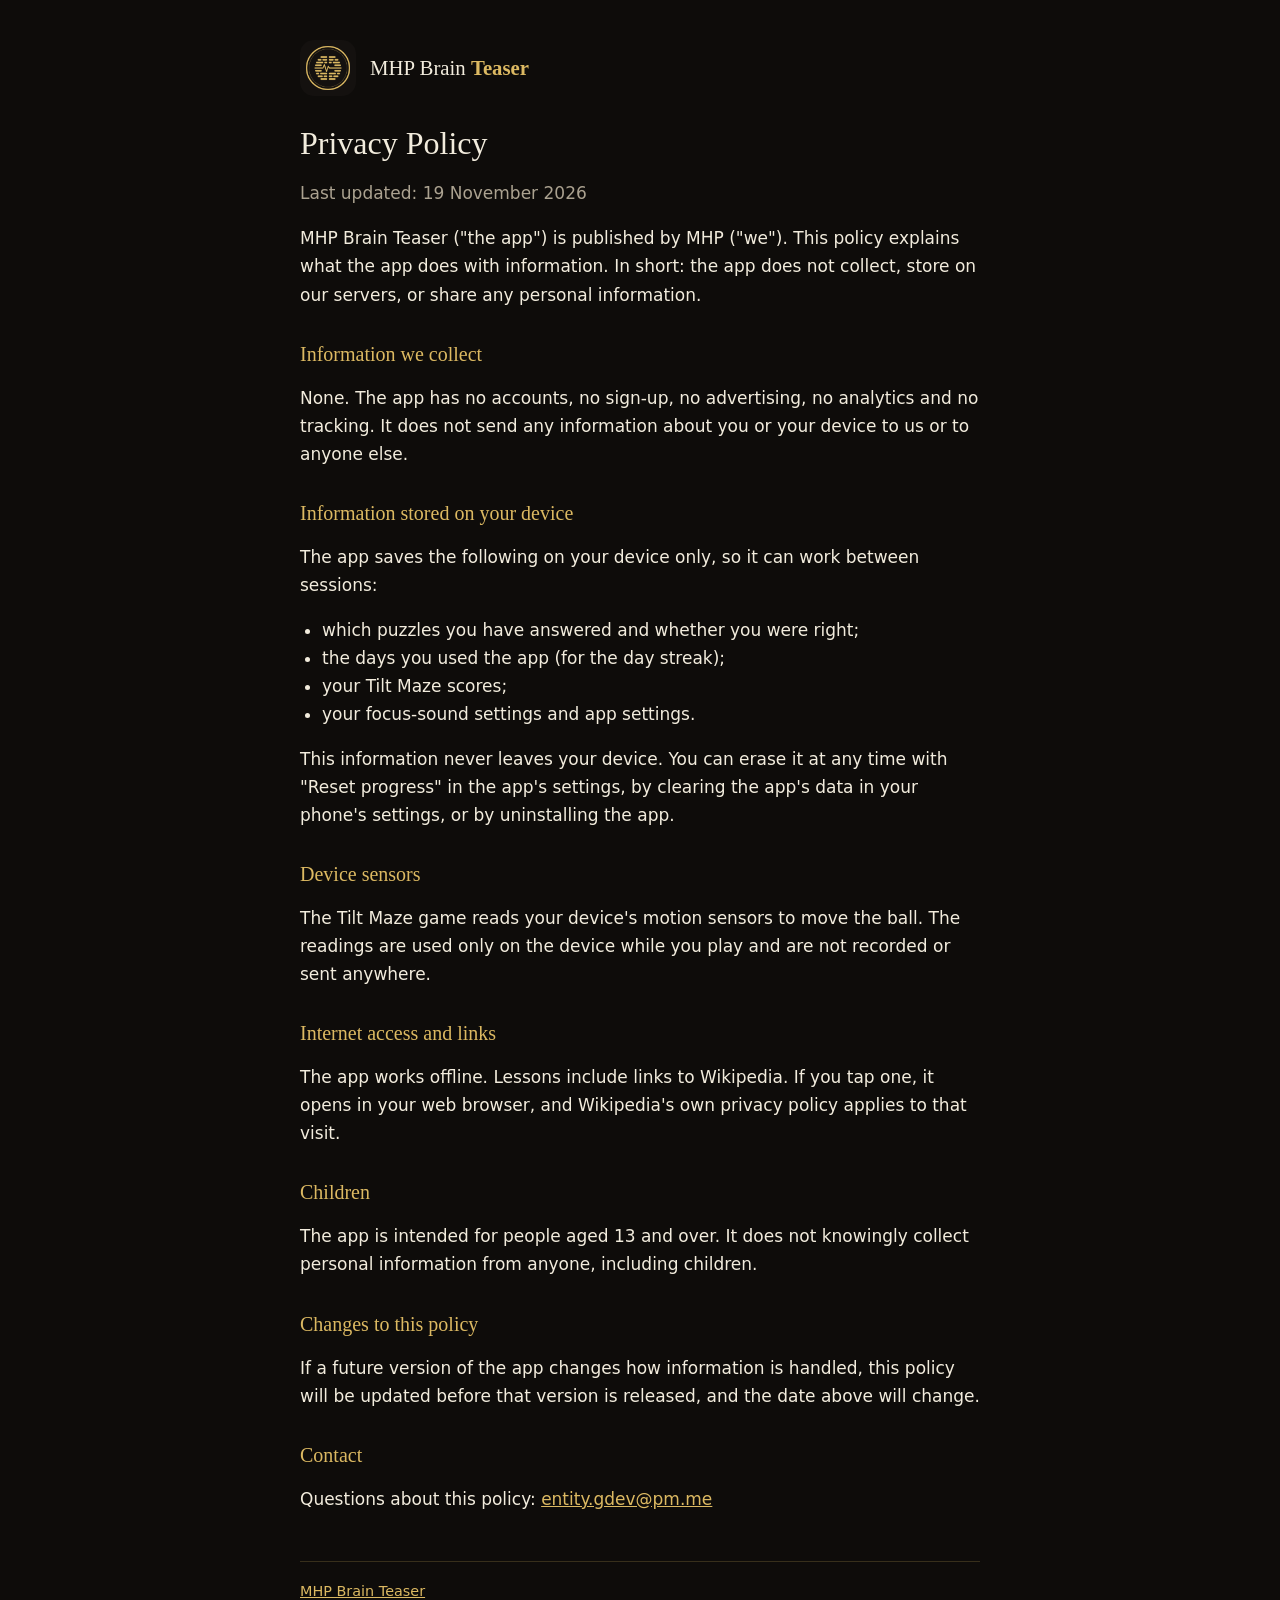
==== privacy/index.html @ 6ab99207 "MHP Brain Teaser site: landing page and privacy policy Co-Authored-By: Claude Fable 5.2 <noreply@ant" ====
<!doctype html>
<html lang="en">
<head>
<meta charset="utf-8"><meta name="viewport" content="width=device-width, initial-scale=1">
<title>Privacy Policy · MHP Brain Teaser</title>
<link rel="icon" href="../icon.png"><link rel="stylesheet" href="../style.css">
</head>
<body><main>
<header><img src="../icon.png" alt=""><span>MHP Brain <b>Teaser</b></span></header>
<h1>Privacy Policy</h1>
<p class="muted">Last updated: 19 November 2026</p>
<p>MHP Brain Teaser ("the app") is published by MHP ("we"). This policy explains what the app does with information. In short: the app does not collect, store on our servers, or share any personal information.</p>

<h2>Information we collect</h2>
<p>None. The app has no accounts, no sign-up, no advertising, no analytics and no tracking. It does not send any information about you or your device to us or to anyone else.</p>

<h2>Information stored on your device</h2>
<p>The app saves the following on your device only, so it can work between sessions:</p>
<ul>
  <li>which puzzles you have answered and whether you were right;</li>
  <li>the days you used the app (for the day streak);</li>
  <li>your Tilt Maze scores;</li>
  <li>your focus-sound settings and app settings.</li>
</ul>
<p>This information never leaves your device. You can erase it at any time with "Reset progress" in the app's settings, by clearing the app's data in your phone's settings, or by uninstalling the app.</p>

<h2>Device sensors</h2>
<p>The Tilt Maze game reads your device's motion sensors to move the ball. The readings are used only on the device while you play and are not recorded or sent anywhere.</p>

<h2>Internet access and links</h2>
<p>The app works offline. Lessons include links to Wikipedia. If you tap one, it opens in your web browser, and Wikipedia's own privacy policy applies to that visit.</p>

<h2>Children</h2>
<p>The app is intended for people aged 13 and over. It does not knowingly collect personal information from anyone, including children.</p>

<h2>Changes to this policy</h2>
<p>If a future version of the app changes how information is handled, this policy will be updated before that version is released, and the date above will change.</p>

<h2>Contact</h2>
<p>Questions about this policy: <a href="mailto:entity.gdev@pm.me">entity.gdev@pm.me</a></p>
<footer><a href="../">MHP Brain Teaser</a></footer>
</main></body>
</html>
---- style.css ----
:root { --ink:#0e0c0a; --gold:#dcb962; --text:#f2ecdd; --muted:#aba290; --line:rgba(220,185,98,.2); }
* { box-sizing: border-box; }
body { margin:0; background:var(--ink); color:var(--text); font:17px/1.65 system-ui,-apple-system,"Segoe UI",Roboto,sans-serif; }
main { max-width: 720px; margin: 0 auto; padding: 40px 20px 80px; }
header { display:flex; align-items:center; gap:14px; margin-bottom:28px; }
header img { width:56px; height:56px; border-radius:14px; }
header span { font:500 1.3rem/1 Georgia,"Iowan Old Style",serif; }
header b { color:var(--gold); font-weight:600; }
h1 { font:500 2rem/1.2 Georgia,"Iowan Old Style",serif; margin:0 0 6px; }
h2 { font:500 1.25rem/1.3 Georgia,"Iowan Old Style",serif; color:var(--gold); margin:32px 0 6px; }
p, li { color:var(--text); } .muted { color:var(--muted); }
a { color:var(--gold); }
ul { padding-left: 22px; }
footer { margin-top:48px; padding-top:18px; border-top:1px solid var(--line); color:var(--muted); font-size:.9rem; }
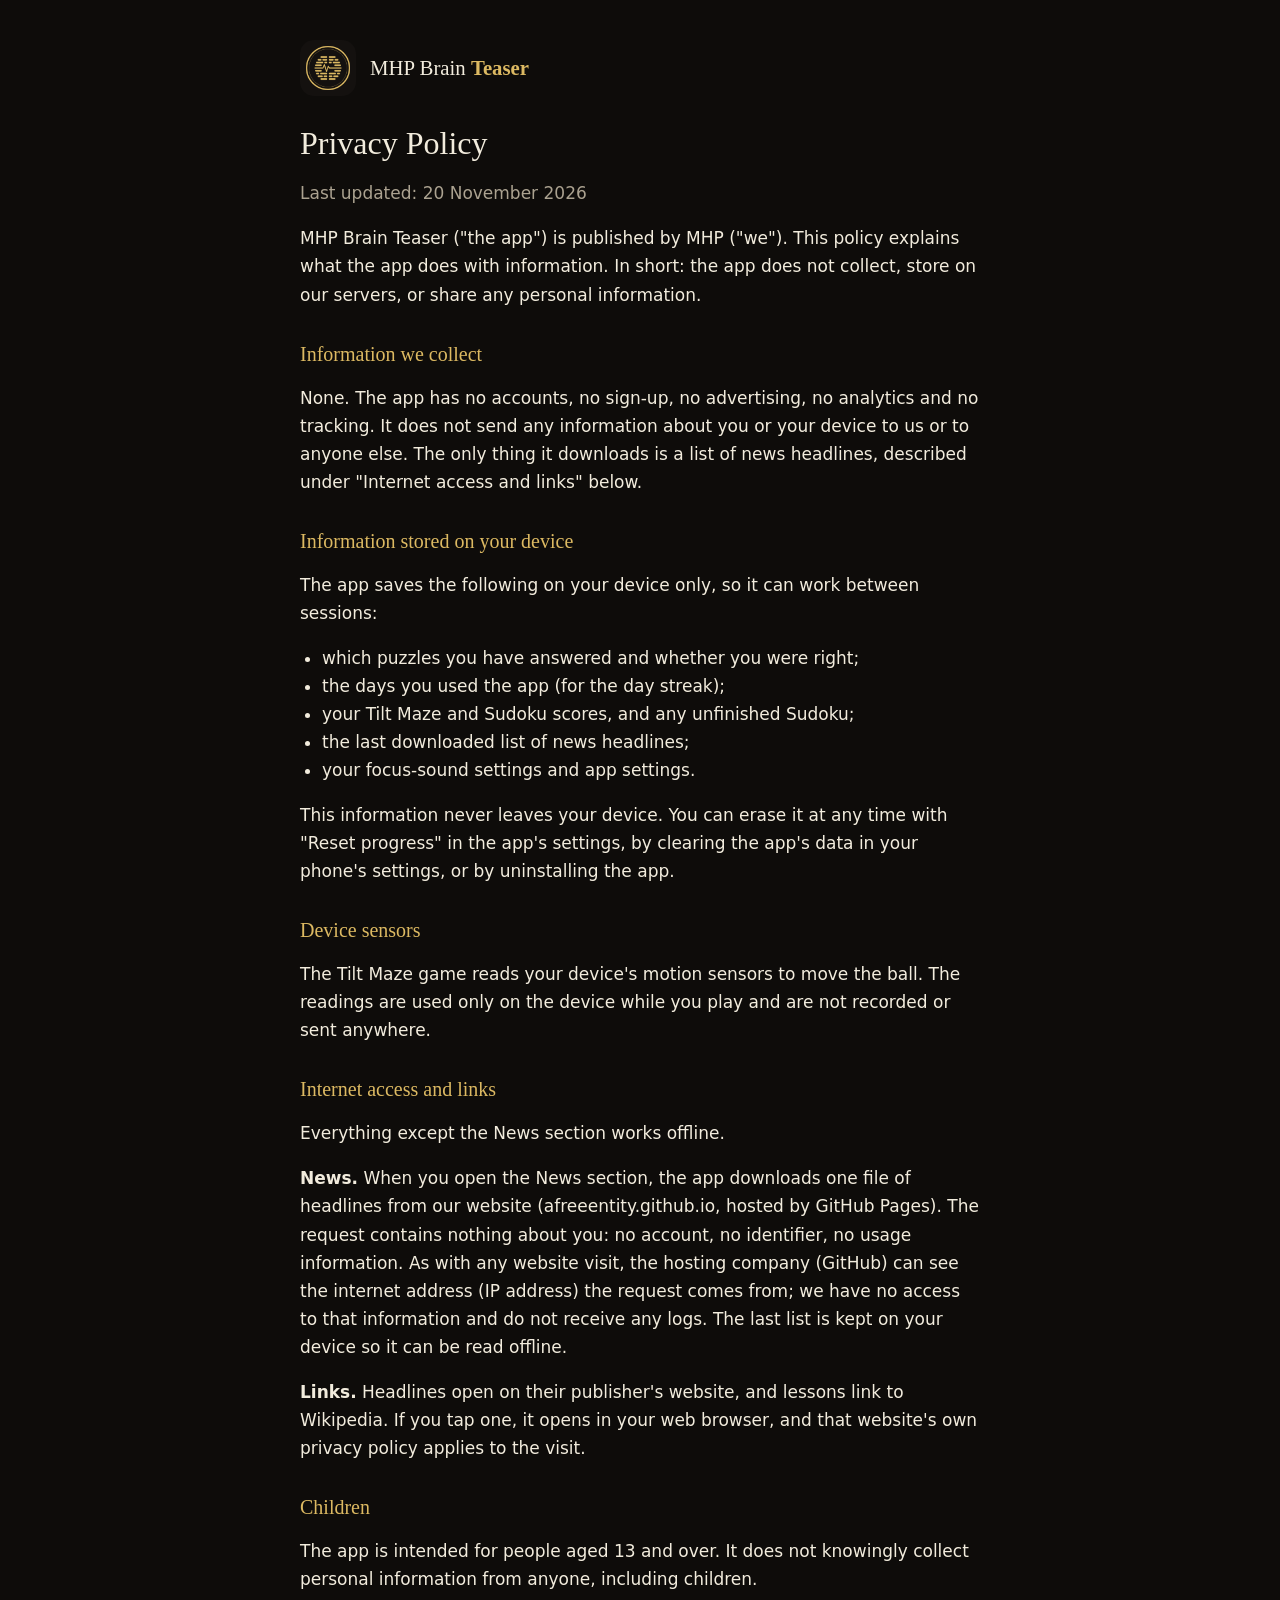
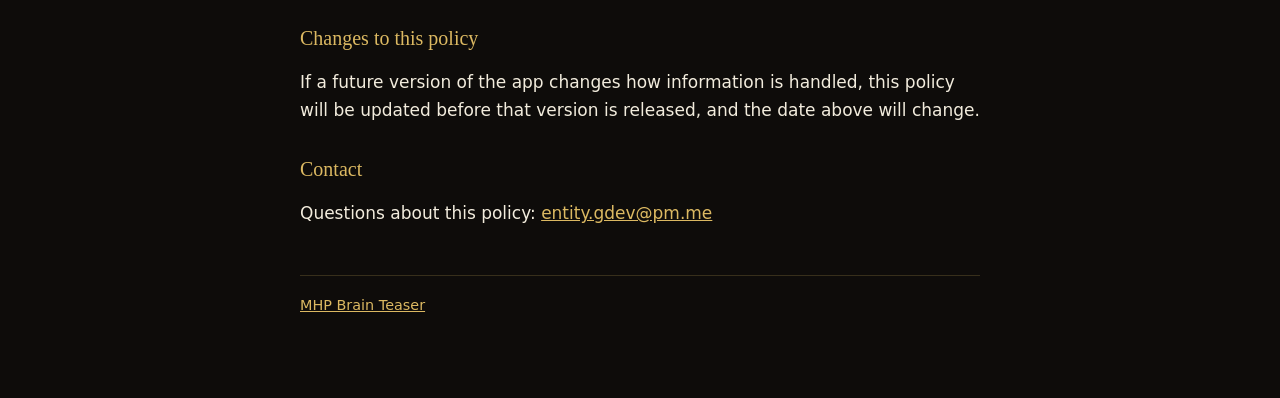
==== commit e0d23772: "News feed: hourly gatherer, sources, workflow; privacy policy covers the headline download" ====
--- a/privacy/index.html
+++ b/privacy/index.html
@@ -8,18 +8,19 @@
 <body><main>
 <header><img src="../icon.png" alt=""><span>MHP Brain <b>Teaser</b></span></header>
 <h1>Privacy Policy</h1>
-<p class="muted">Last updated: 19 November 2026</p>
+<p class="muted">Last updated: 20 November 2026</p>
 <p>MHP Brain Teaser ("the app") is published by MHP ("we"). This policy explains what the app does with information. In short: the app does not collect, store on our servers, or share any personal information.</p>
 
 <h2>Information we collect</h2>
-<p>None. The app has no accounts, no sign-up, no advertising, no analytics and no tracking. It does not send any information about you or your device to us or to anyone else.</p>
+<p>None. The app has no accounts, no sign-up, no advertising, no analytics and no tracking. It does not send any information about you or your device to us or to anyone else. The only thing it downloads is a list of news headlines, described under "Internet access and links" below.</p>
 
 <h2>Information stored on your device</h2>
 <p>The app saves the following on your device only, so it can work between sessions:</p>
 <ul>
   <li>which puzzles you have answered and whether you were right;</li>
   <li>the days you used the app (for the day streak);</li>
-  <li>your Tilt Maze scores;</li>
+  <li>your Tilt Maze and Sudoku scores, and any unfinished Sudoku;</li>
+  <li>the last downloaded list of news headlines;</li>
   <li>your focus-sound settings and app settings.</li>
 </ul>
 <p>This information never leaves your device. You can erase it at any time with "Reset progress" in the app's settings, by clearing the app's data in your phone's settings, or by uninstalling the app.</p>
@@ -28,7 +29,9 @@
 <p>The Tilt Maze game reads your device's motion sensors to move the ball. The readings are used only on the device while you play and are not recorded or sent anywhere.</p>
 
 <h2>Internet access and links</h2>
-<p>The app works offline. Lessons include links to Wikipedia. If you tap one, it opens in your web browser, and Wikipedia's own privacy policy applies to that visit.</p>
+<p>Everything except the News section works offline.</p>
+<p><b>News.</b> When you open the News section, the app downloads one file of headlines from our website (afreeentity.github.io, hosted by GitHub Pages). The request contains nothing about you: no account, no identifier, no usage information. As with any website visit, the hosting company (GitHub) can see the internet address (IP address) the request comes from; we have no access to that information and do not receive any logs. The last list is kept on your device so it can be read offline.</p>
+<p><b>Links.</b> Headlines open on their publisher's website, and lessons link to Wikipedia. If you tap one, it opens in your web browser, and that website's own privacy policy applies to the visit.</p>
 
 <h2>Children</h2>
 <p>The app is intended for people aged 13 and over. It does not knowingly collect personal information from anyone, including children.</p>
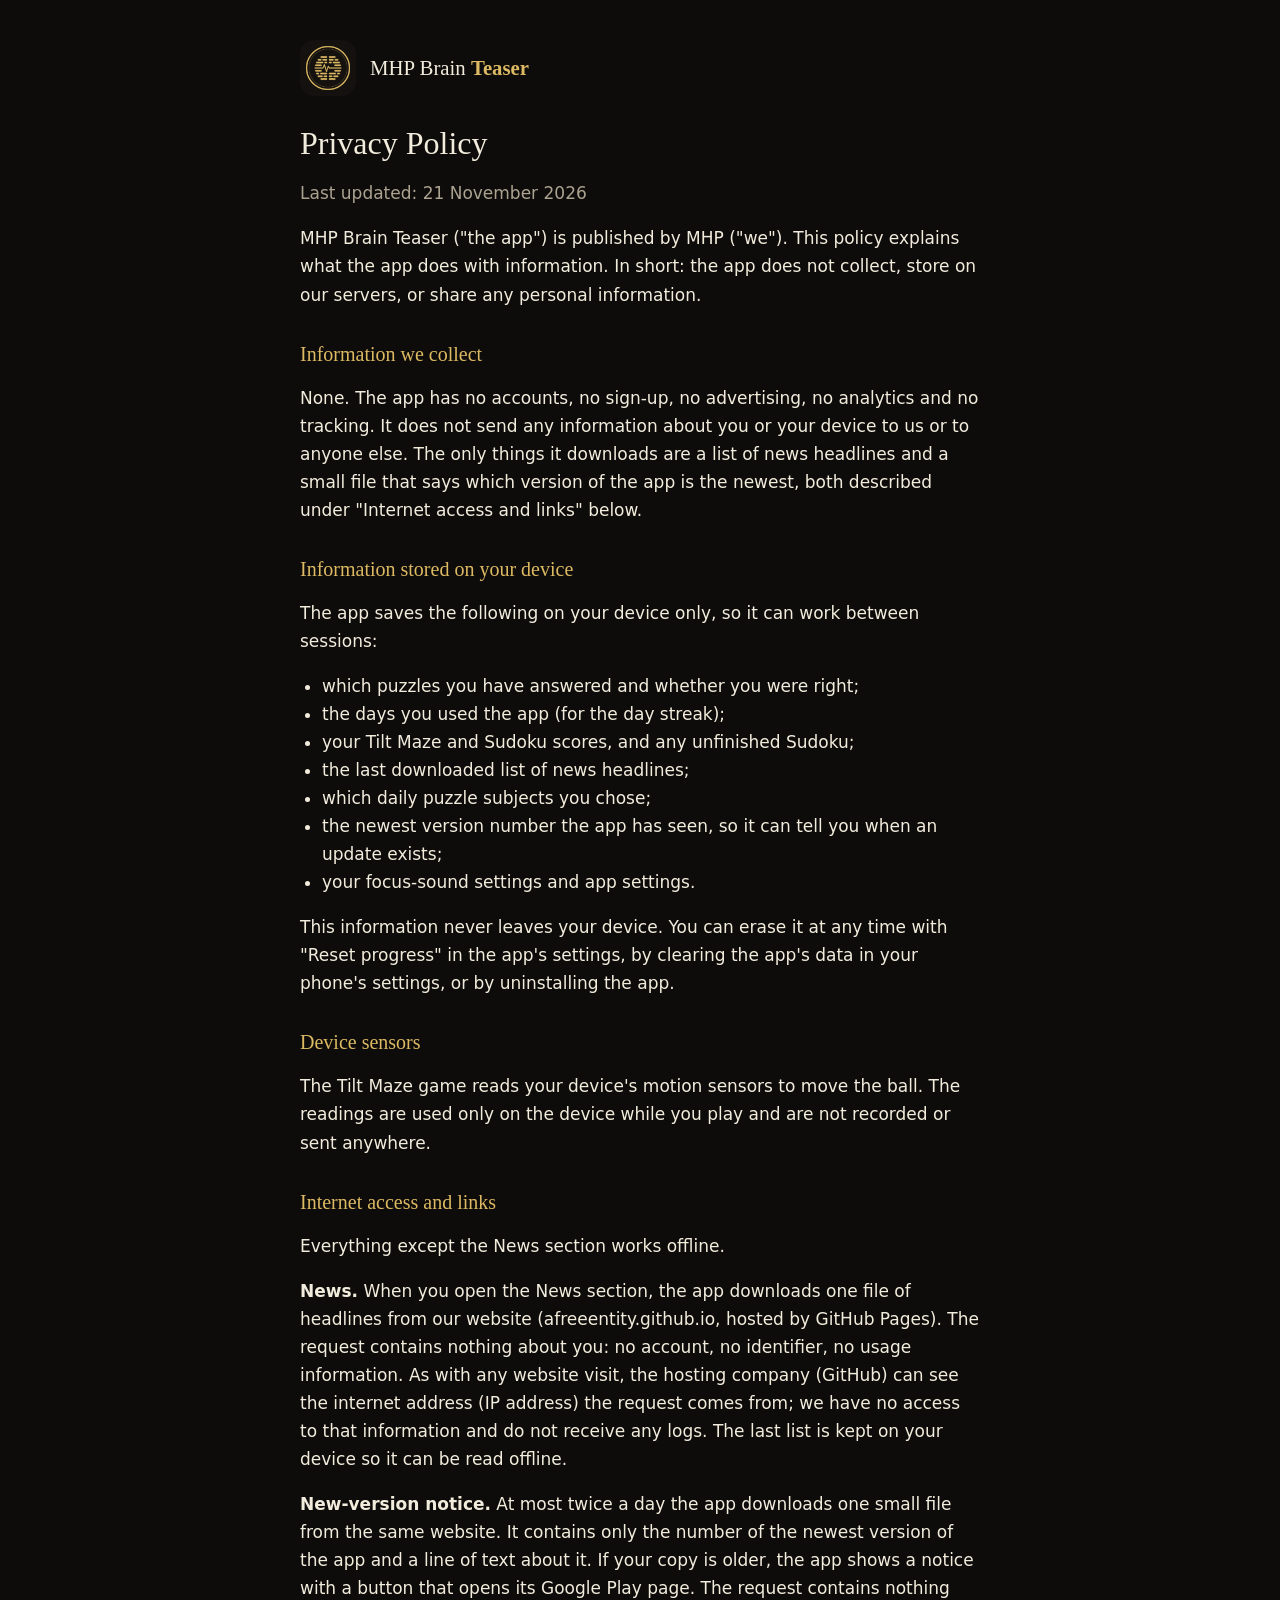
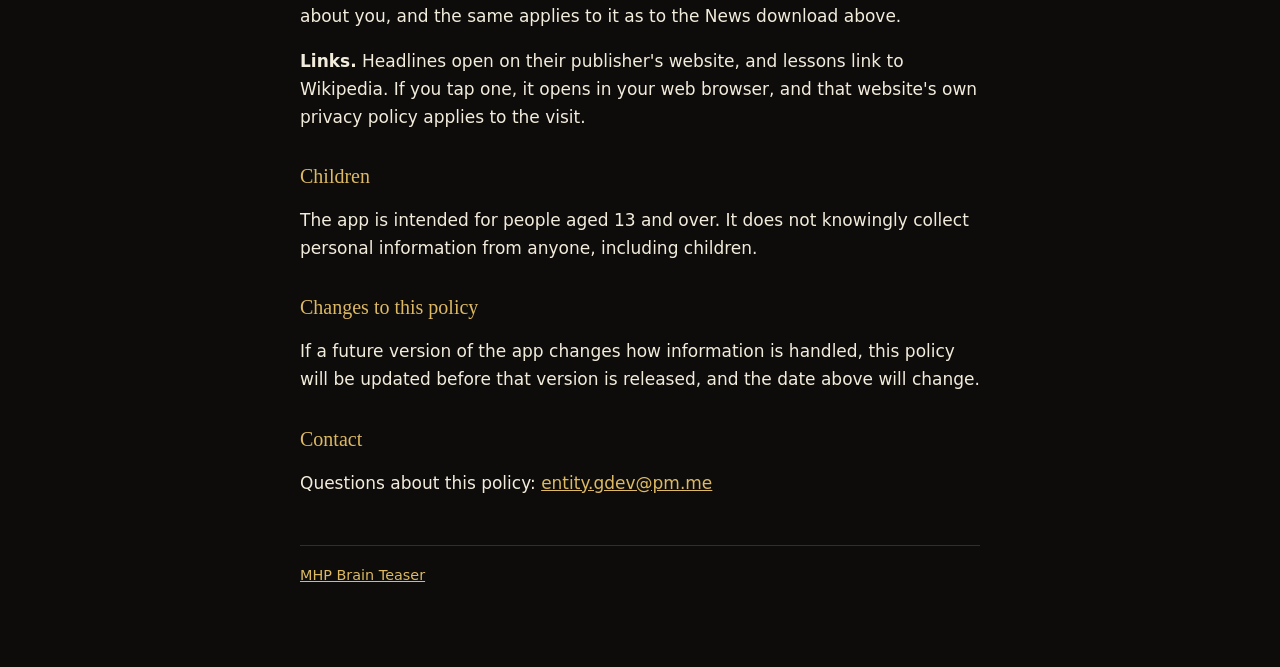
==== commit 6a4d94e3: "Privacy policy: describe the new-version notice and the saved subject choice" ====
--- a/privacy/index.html
+++ b/privacy/index.html
@@ -8,11 +8,11 @@
 <body><main>
 <header><img src="../icon.png" alt=""><span>MHP Brain <b>Teaser</b></span></header>
 <h1>Privacy Policy</h1>
-<p class="muted">Last updated: 20 November 2026</p>
+<p class="muted">Last updated: 21 November 2026</p>
 <p>MHP Brain Teaser ("the app") is published by MHP ("we"). This policy explains what the app does with information. In short: the app does not collect, store on our servers, or share any personal information.</p>
 
 <h2>Information we collect</h2>
-<p>None. The app has no accounts, no sign-up, no advertising, no analytics and no tracking. It does not send any information about you or your device to us or to anyone else. The only thing it downloads is a list of news headlines, described under "Internet access and links" below.</p>
+<p>None. The app has no accounts, no sign-up, no advertising, no analytics and no tracking. It does not send any information about you or your device to us or to anyone else. The only things it downloads are a list of news headlines and a small file that says which version of the app is the newest, both described under "Internet access and links" below.</p>
 
 <h2>Information stored on your device</h2>
 <p>The app saves the following on your device only, so it can work between sessions:</p>
@@ -21,6 +21,8 @@
   <li>the days you used the app (for the day streak);</li>
   <li>your Tilt Maze and Sudoku scores, and any unfinished Sudoku;</li>
   <li>the last downloaded list of news headlines;</li>
+  <li>which daily puzzle subjects you chose;</li>
+  <li>the newest version number the app has seen, so it can tell you when an update exists;</li>
   <li>your focus-sound settings and app settings.</li>
 </ul>
 <p>This information never leaves your device. You can erase it at any time with "Reset progress" in the app's settings, by clearing the app's data in your phone's settings, or by uninstalling the app.</p>
@@ -31,6 +33,7 @@
 <h2>Internet access and links</h2>
 <p>Everything except the News section works offline.</p>
 <p><b>News.</b> When you open the News section, the app downloads one file of headlines from our website (afreeentity.github.io, hosted by GitHub Pages). The request contains nothing about you: no account, no identifier, no usage information. As with any website visit, the hosting company (GitHub) can see the internet address (IP address) the request comes from; we have no access to that information and do not receive any logs. The last list is kept on your device so it can be read offline.</p>
+<p><b>New-version notice.</b> At most twice a day the app downloads one small file from the same website. It contains only the number of the newest version of the app and a line of text about it. If your copy is older, the app shows a notice with a button that opens its Google Play page. The request contains nothing about you, and the same applies to it as to the News download above.</p>
 <p><b>Links.</b> Headlines open on their publisher's website, and lessons link to Wikipedia. If you tap one, it opens in your web browser, and that website's own privacy policy applies to the visit.</p>
 
 <h2>Children</h2>
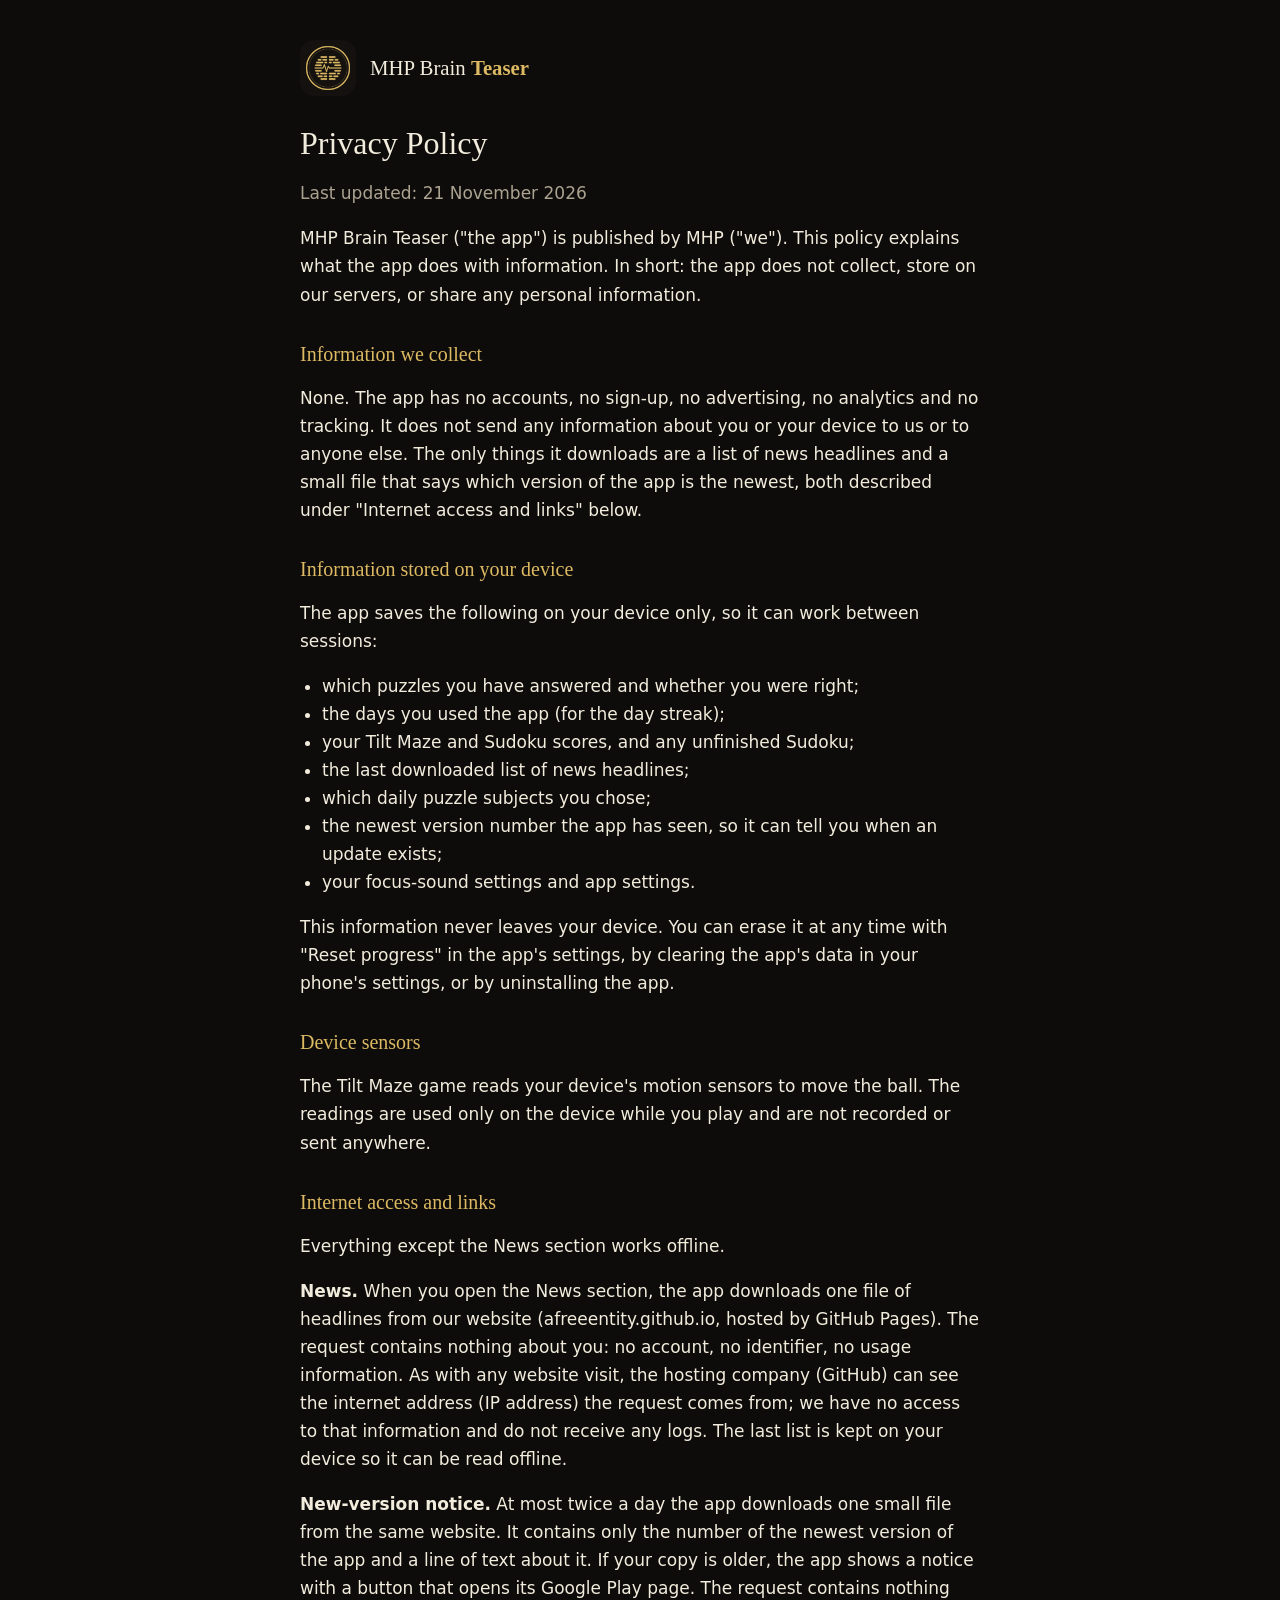
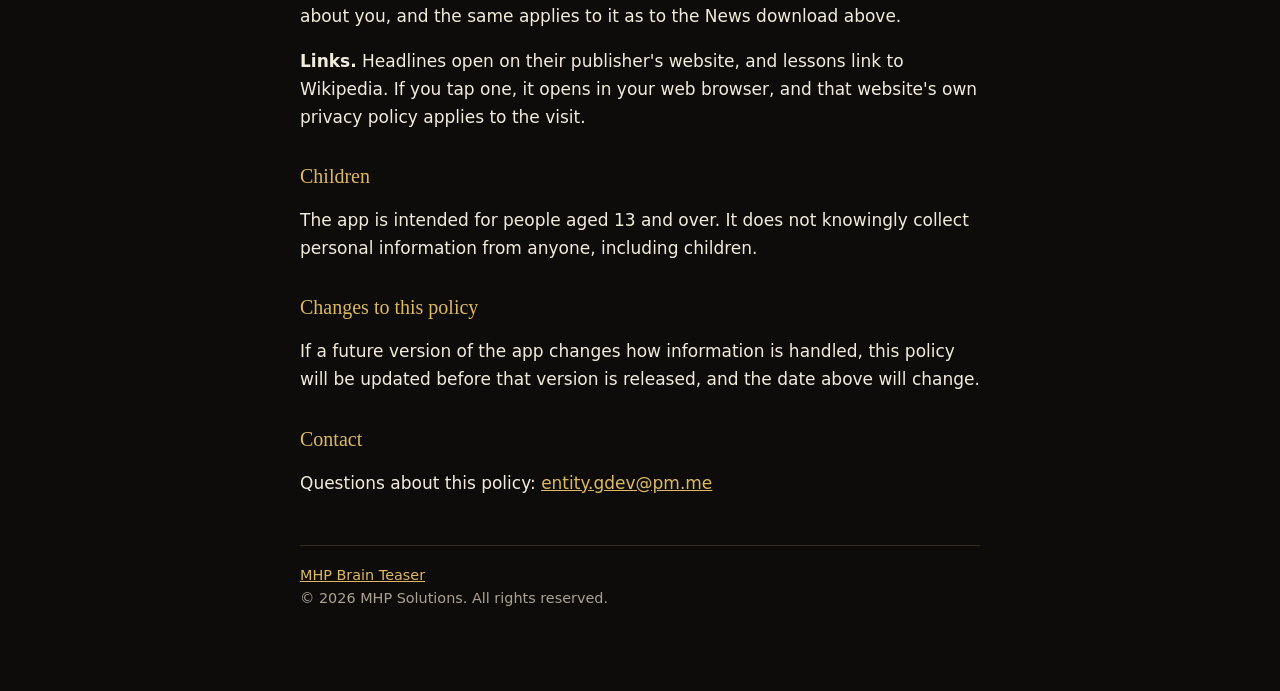
==== commit 5ee59537: "Copyright notice: © 2026 MHP Solutions on both pages, and a LICENSE file (all rights reserved) Co-Au" ====
--- a/privacy/index.html
+++ b/privacy/index.html
@@ -44,6 +44,6 @@
 
 <h2>Contact</h2>
 <p>Questions about this policy: <a href="mailto:entity.gdev@pm.me">entity.gdev@pm.me</a></p>
-<footer><a href="../">MHP Brain Teaser</a></footer>
+<footer><a href="../">MHP Brain Teaser</a><br>© 2026 MHP Solutions. All rights reserved.</footer>
 </main></body>
 </html>
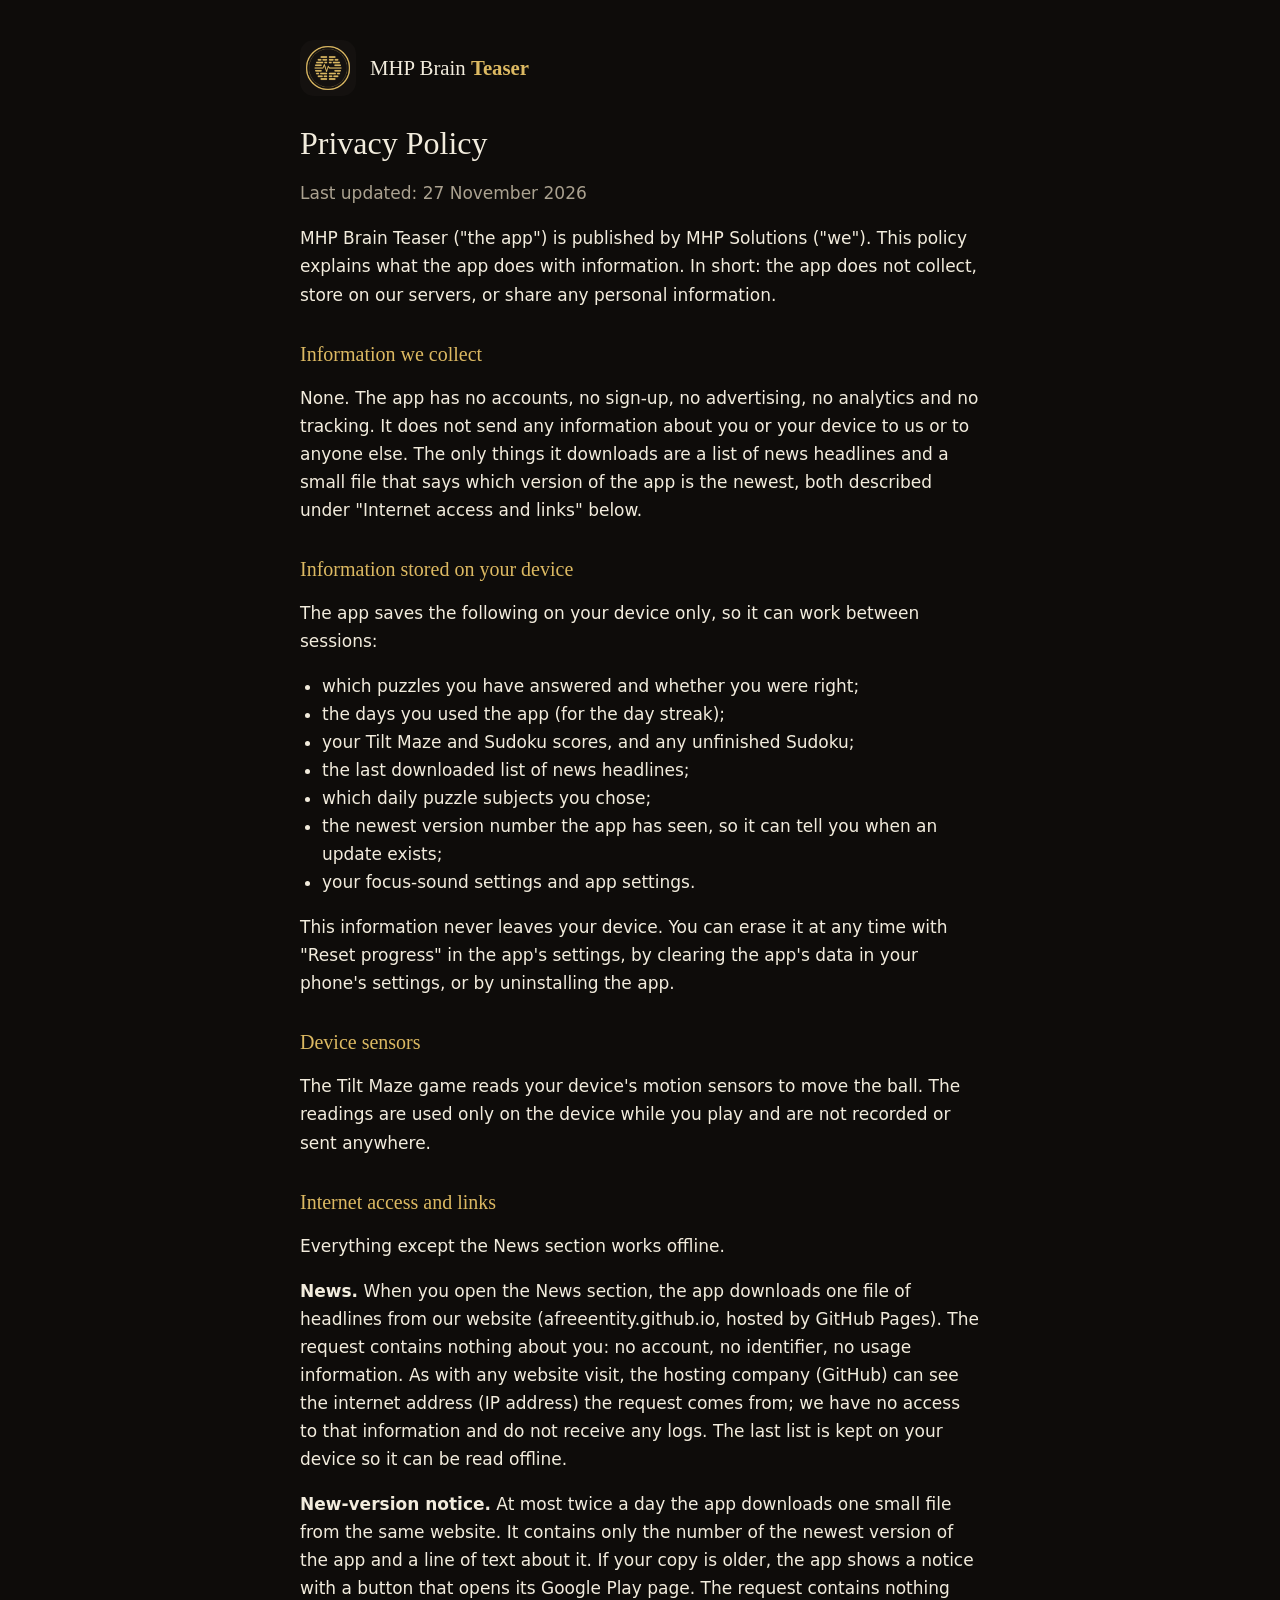
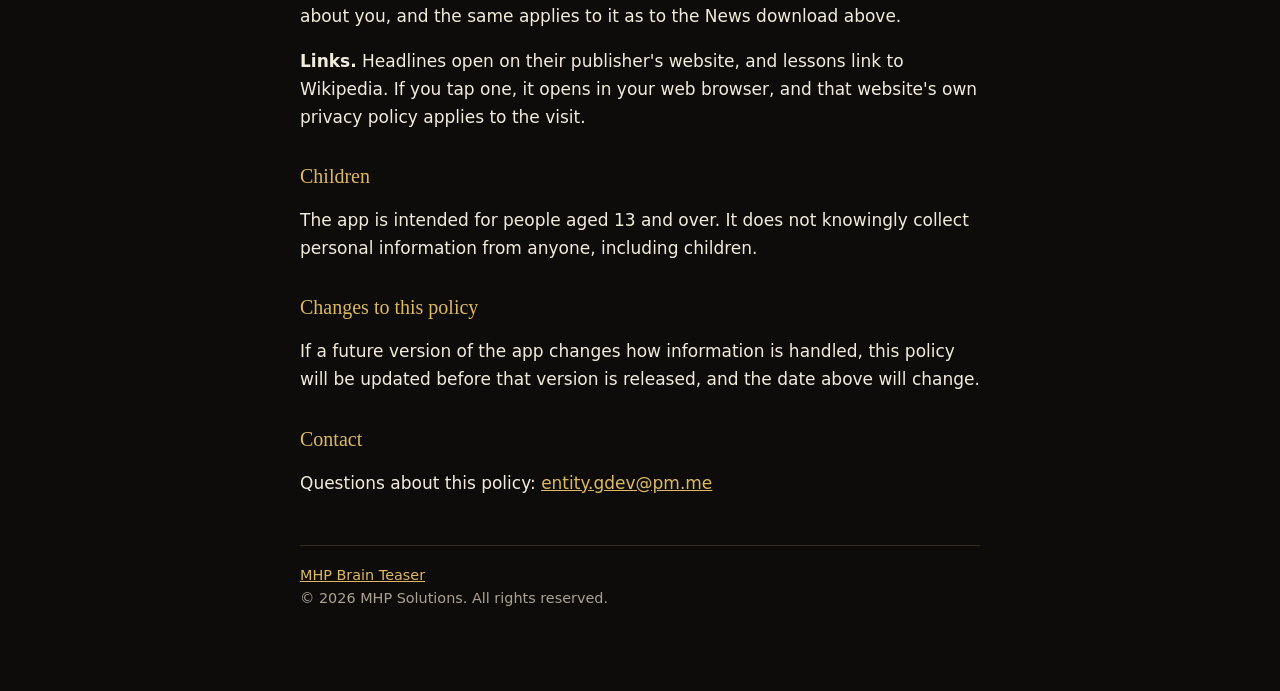
==== commit f4f19d18: "Privacy policy: the publisher is MHP Solutions Co-Authored-By: Claude Fable 5.2 <noreply@anthropic.c" ====
--- a/privacy/index.html
+++ b/privacy/index.html
@@ -8,8 +8,8 @@
 <body><main>
 <header><img src="../icon.png" alt=""><span>MHP Brain <b>Teaser</b></span></header>
 <h1>Privacy Policy</h1>
-<p class="muted">Last updated: 21 November 2026</p>
-<p>MHP Brain Teaser ("the app") is published by MHP ("we"). This policy explains what the app does with information. In short: the app does not collect, store on our servers, or share any personal information.</p>
+<p class="muted">Last updated: 27 November 2026</p>
+<p>MHP Brain Teaser ("the app") is published by MHP Solutions ("we"). This policy explains what the app does with information. In short: the app does not collect, store on our servers, or share any personal information.</p>
 
 <h2>Information we collect</h2>
 <p>None. The app has no accounts, no sign-up, no advertising, no analytics and no tracking. It does not send any information about you or your device to us or to anyone else. The only things it downloads are a list of news headlines and a small file that says which version of the app is the newest, both described under "Internet access and links" below.</p>
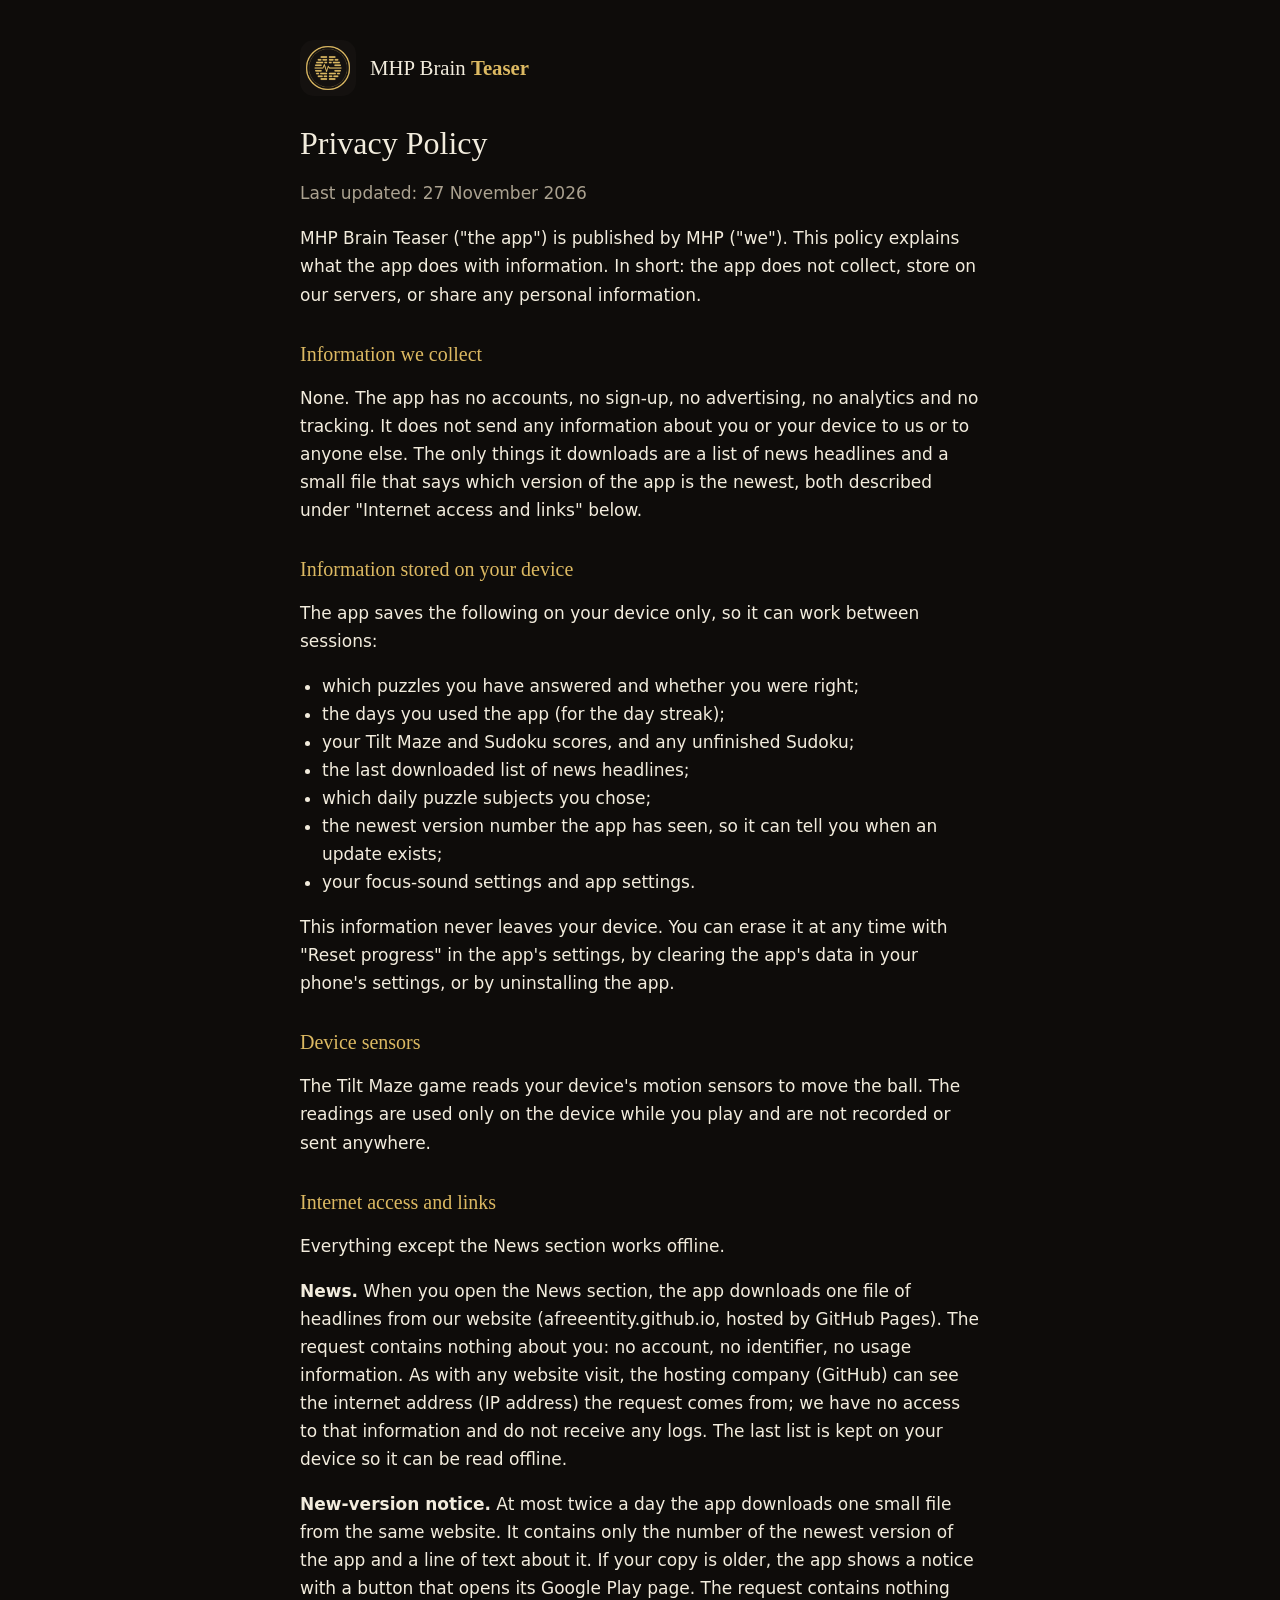
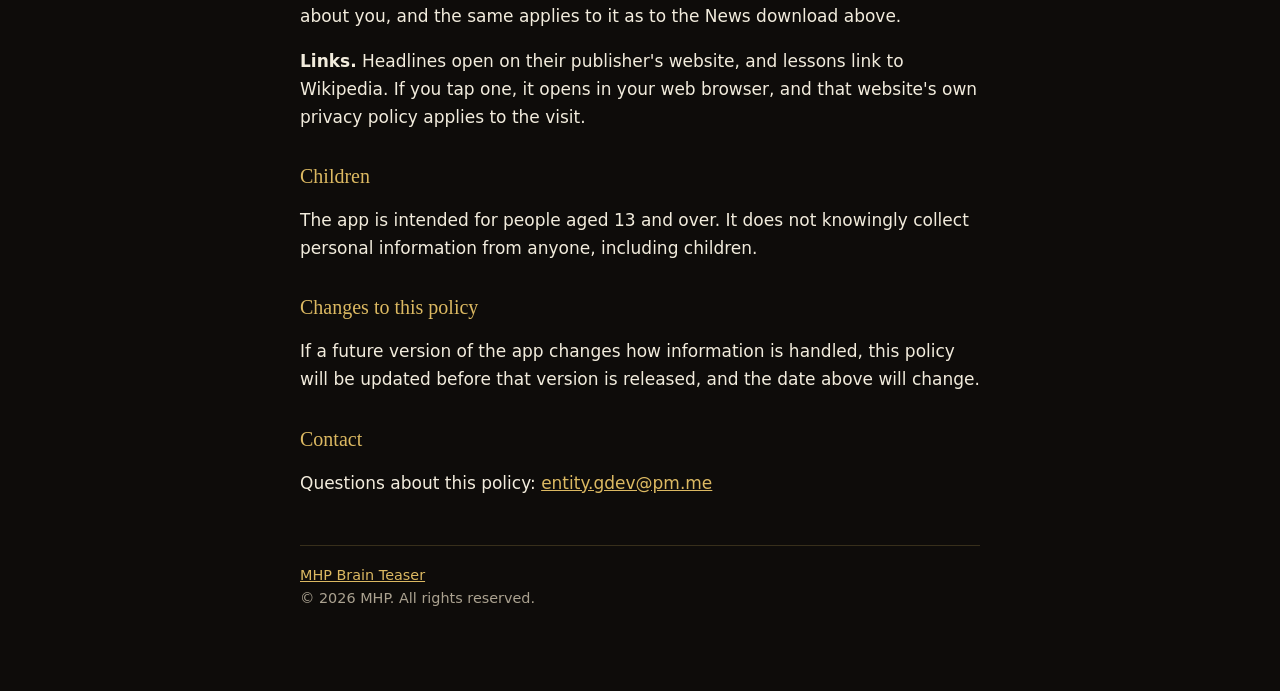
==== commit f3551bd1: "Rights holder and publisher named as MHP Co-Authored-By: Claude Fable 5.2 <noreply@anthropic.com>" ====
--- a/privacy/index.html
+++ b/privacy/index.html
@@ -9,7 +9,7 @@
 <header><img src="../icon.png" alt=""><span>MHP Brain <b>Teaser</b></span></header>
 <h1>Privacy Policy</h1>
 <p class="muted">Last updated: 27 November 2026</p>
-<p>MHP Brain Teaser ("the app") is published by MHP Solutions ("we"). This policy explains what the app does with information. In short: the app does not collect, store on our servers, or share any personal information.</p>
+<p>MHP Brain Teaser ("the app") is published by MHP ("we"). This policy explains what the app does with information. In short: the app does not collect, store on our servers, or share any personal information.</p>
 
 <h2>Information we collect</h2>
 <p>None. The app has no accounts, no sign-up, no advertising, no analytics and no tracking. It does not send any information about you or your device to us or to anyone else. The only things it downloads are a list of news headlines and a small file that says which version of the app is the newest, both described under "Internet access and links" below.</p>
@@ -44,6 +44,6 @@
 
 <h2>Contact</h2>
 <p>Questions about this policy: <a href="mailto:entity.gdev@pm.me">entity.gdev@pm.me</a></p>
-<footer><a href="../">MHP Brain Teaser</a><br>© 2026 MHP Solutions. All rights reserved.</footer>
+<footer><a href="../">MHP Brain Teaser</a><br>© 2026 MHP. All rights reserved.</footer>
 </main></body>
 </html>
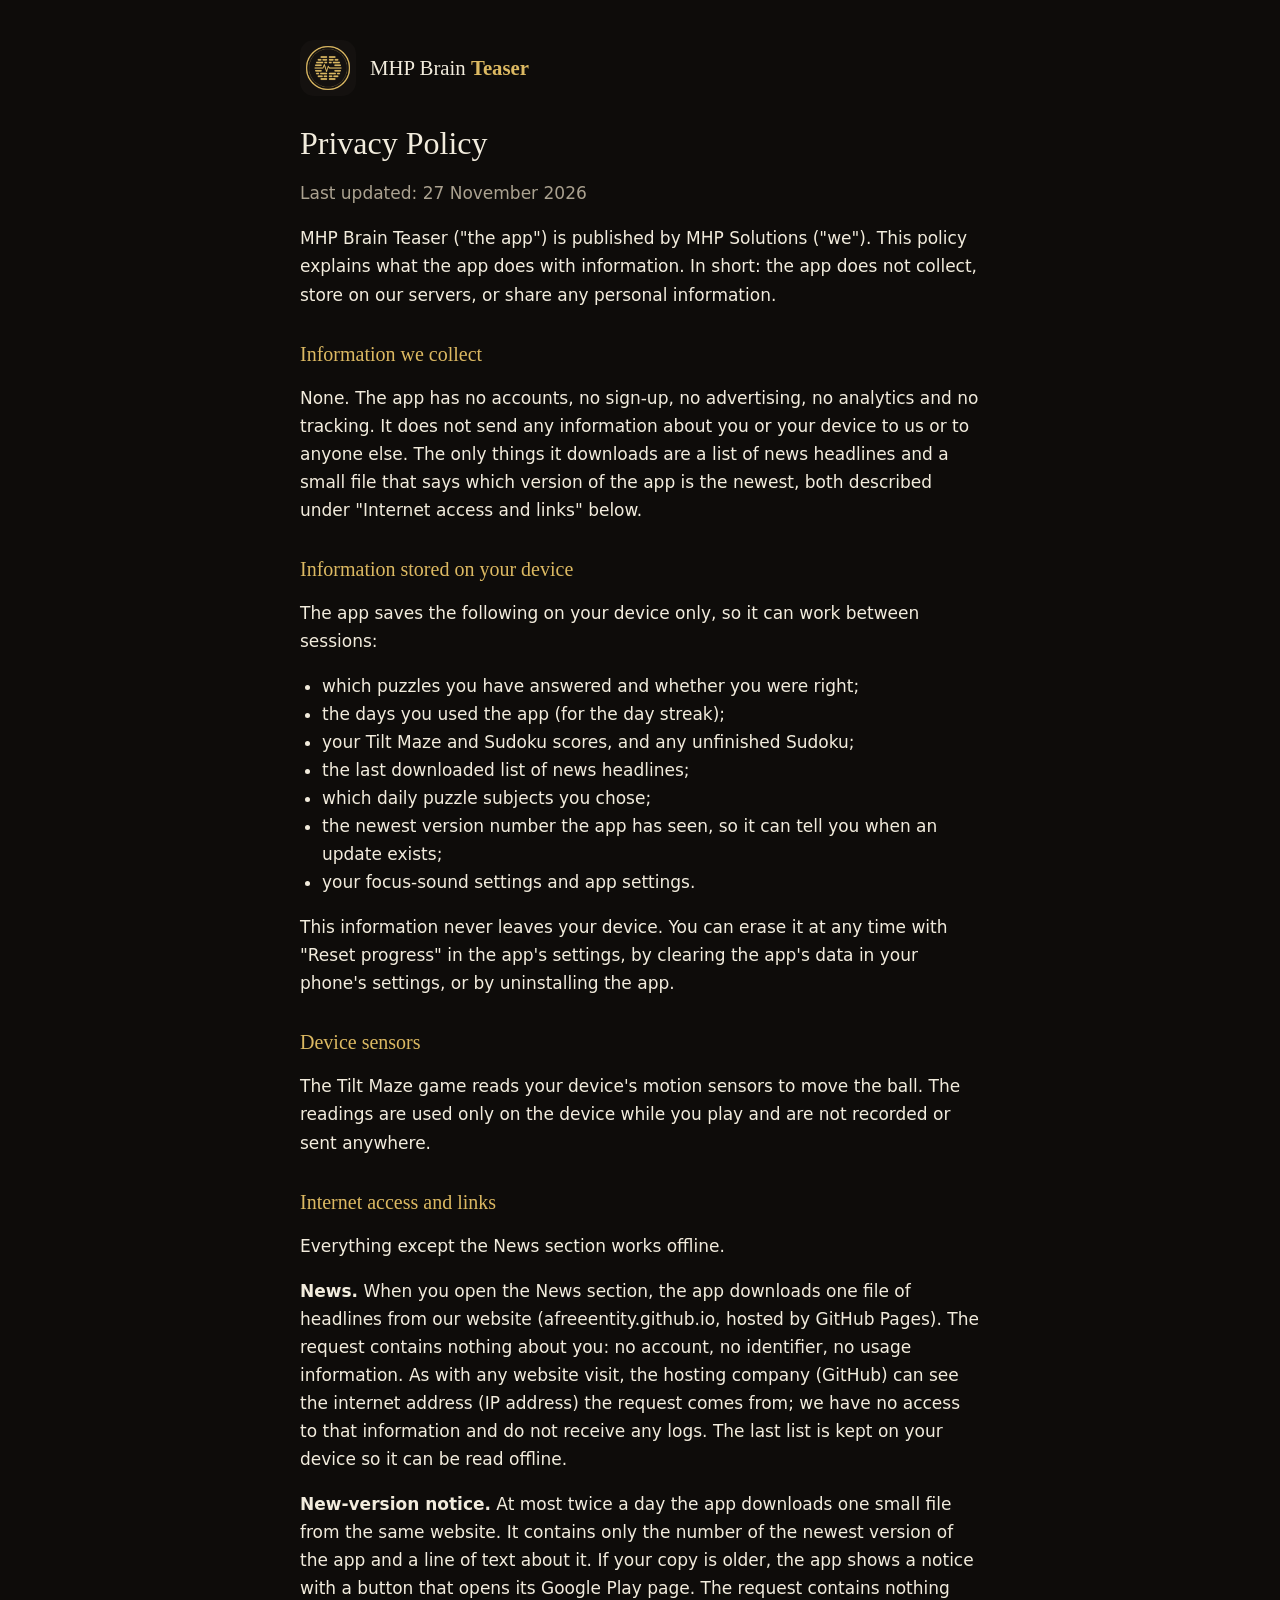
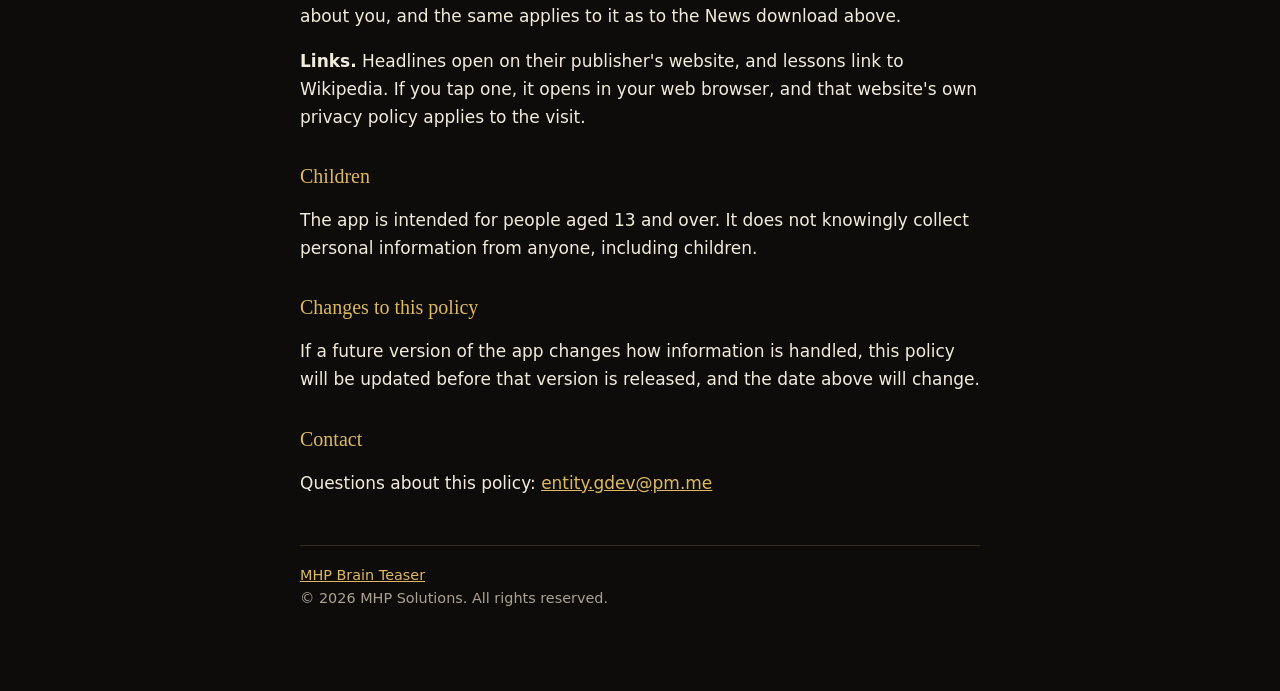
==== commit a1cc77bb: "Rights holder and publisher named as MHP Solutions Co-Authored-By: Claude Fable 5.2 <noreply@anthrop" ====
--- a/privacy/index.html
+++ b/privacy/index.html
@@ -9,7 +9,7 @@
 <header><img src="../icon.png" alt=""><span>MHP Brain <b>Teaser</b></span></header>
 <h1>Privacy Policy</h1>
 <p class="muted">Last updated: 27 November 2026</p>
-<p>MHP Brain Teaser ("the app") is published by MHP ("we"). This policy explains what the app does with information. In short: the app does not collect, store on our servers, or share any personal information.</p>
+<p>MHP Brain Teaser ("the app") is published by MHP Solutions ("we"). This policy explains what the app does with information. In short: the app does not collect, store on our servers, or share any personal information.</p>
 
 <h2>Information we collect</h2>
 <p>None. The app has no accounts, no sign-up, no advertising, no analytics and no tracking. It does not send any information about you or your device to us or to anyone else. The only things it downloads are a list of news headlines and a small file that says which version of the app is the newest, both described under "Internet access and links" below.</p>
@@ -44,6 +44,6 @@
 
 <h2>Contact</h2>
 <p>Questions about this policy: <a href="mailto:entity.gdev@pm.me">entity.gdev@pm.me</a></p>
-<footer><a href="../">MHP Brain Teaser</a><br>© 2026 MHP. All rights reserved.</footer>
+<footer><a href="../">MHP Brain Teaser</a><br>© 2026 MHP Solutions. All rights reserved.</footer>
 </main></body>
 </html>
